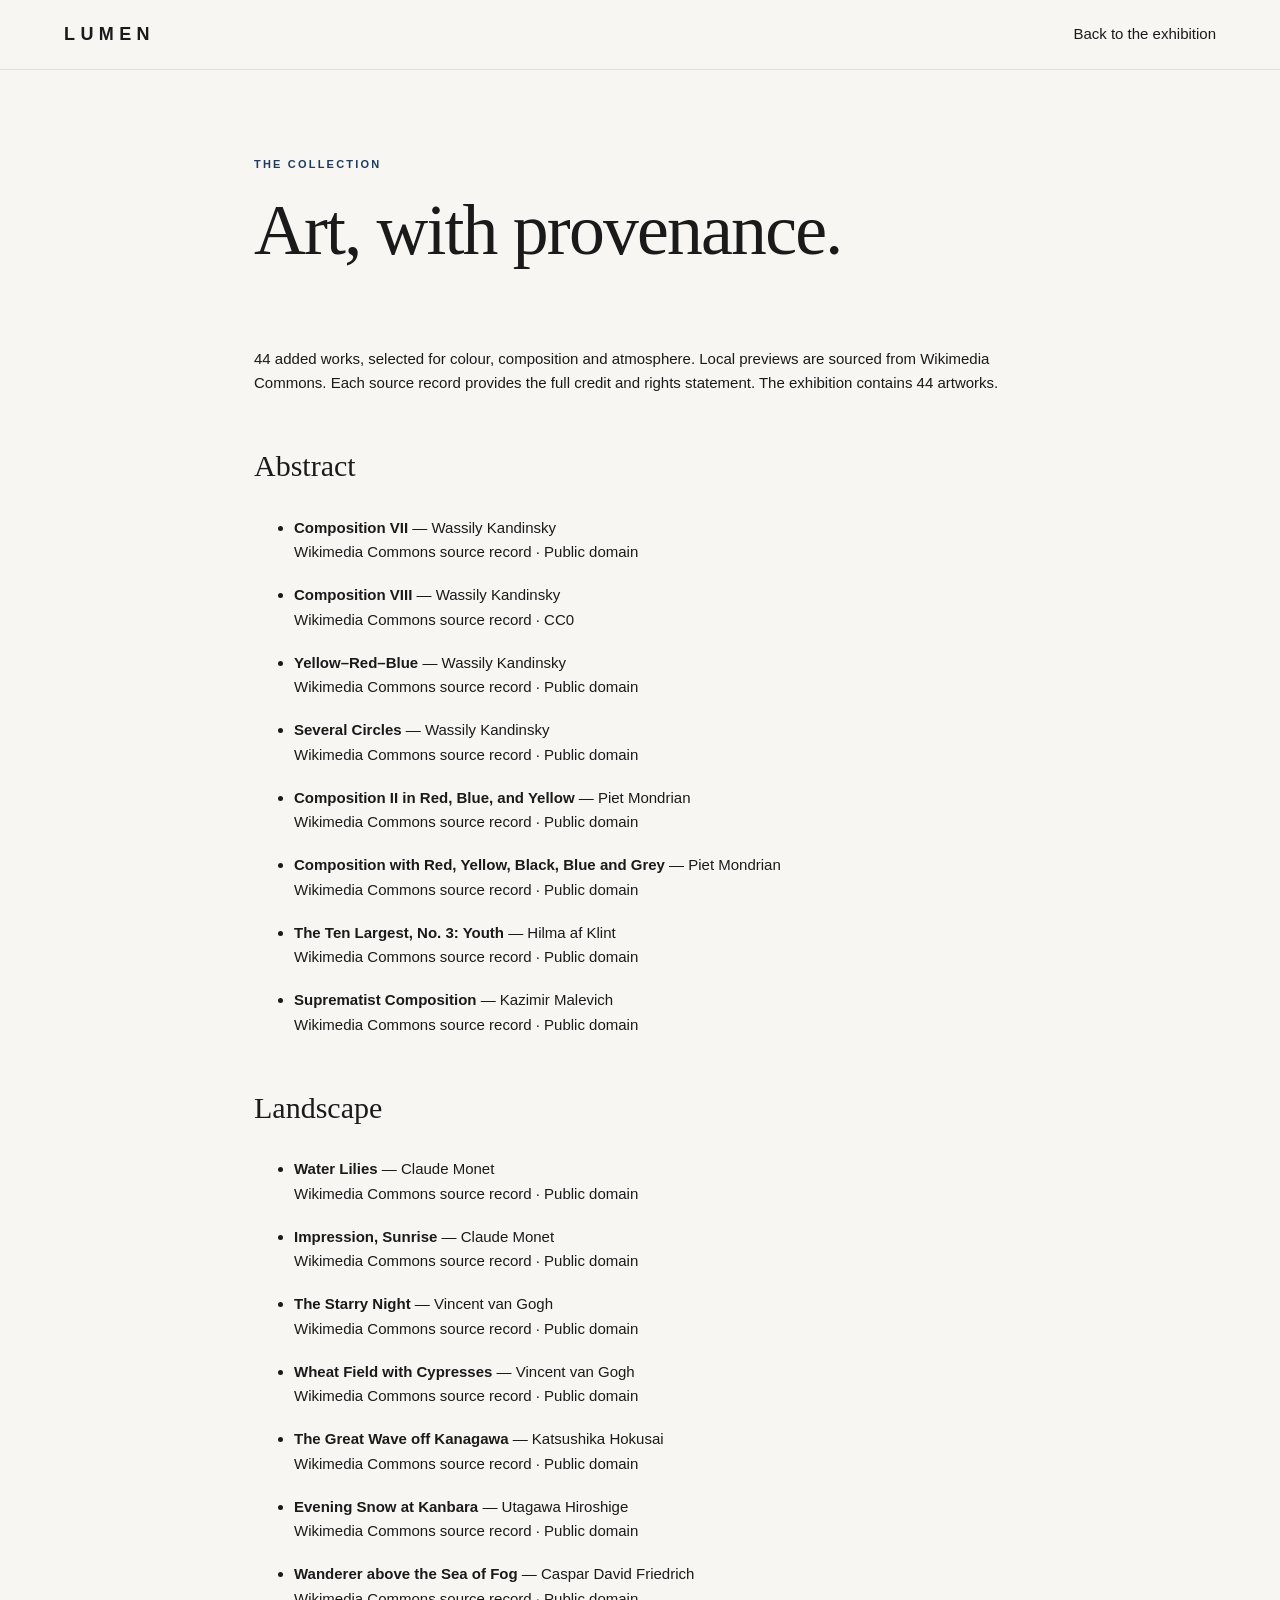
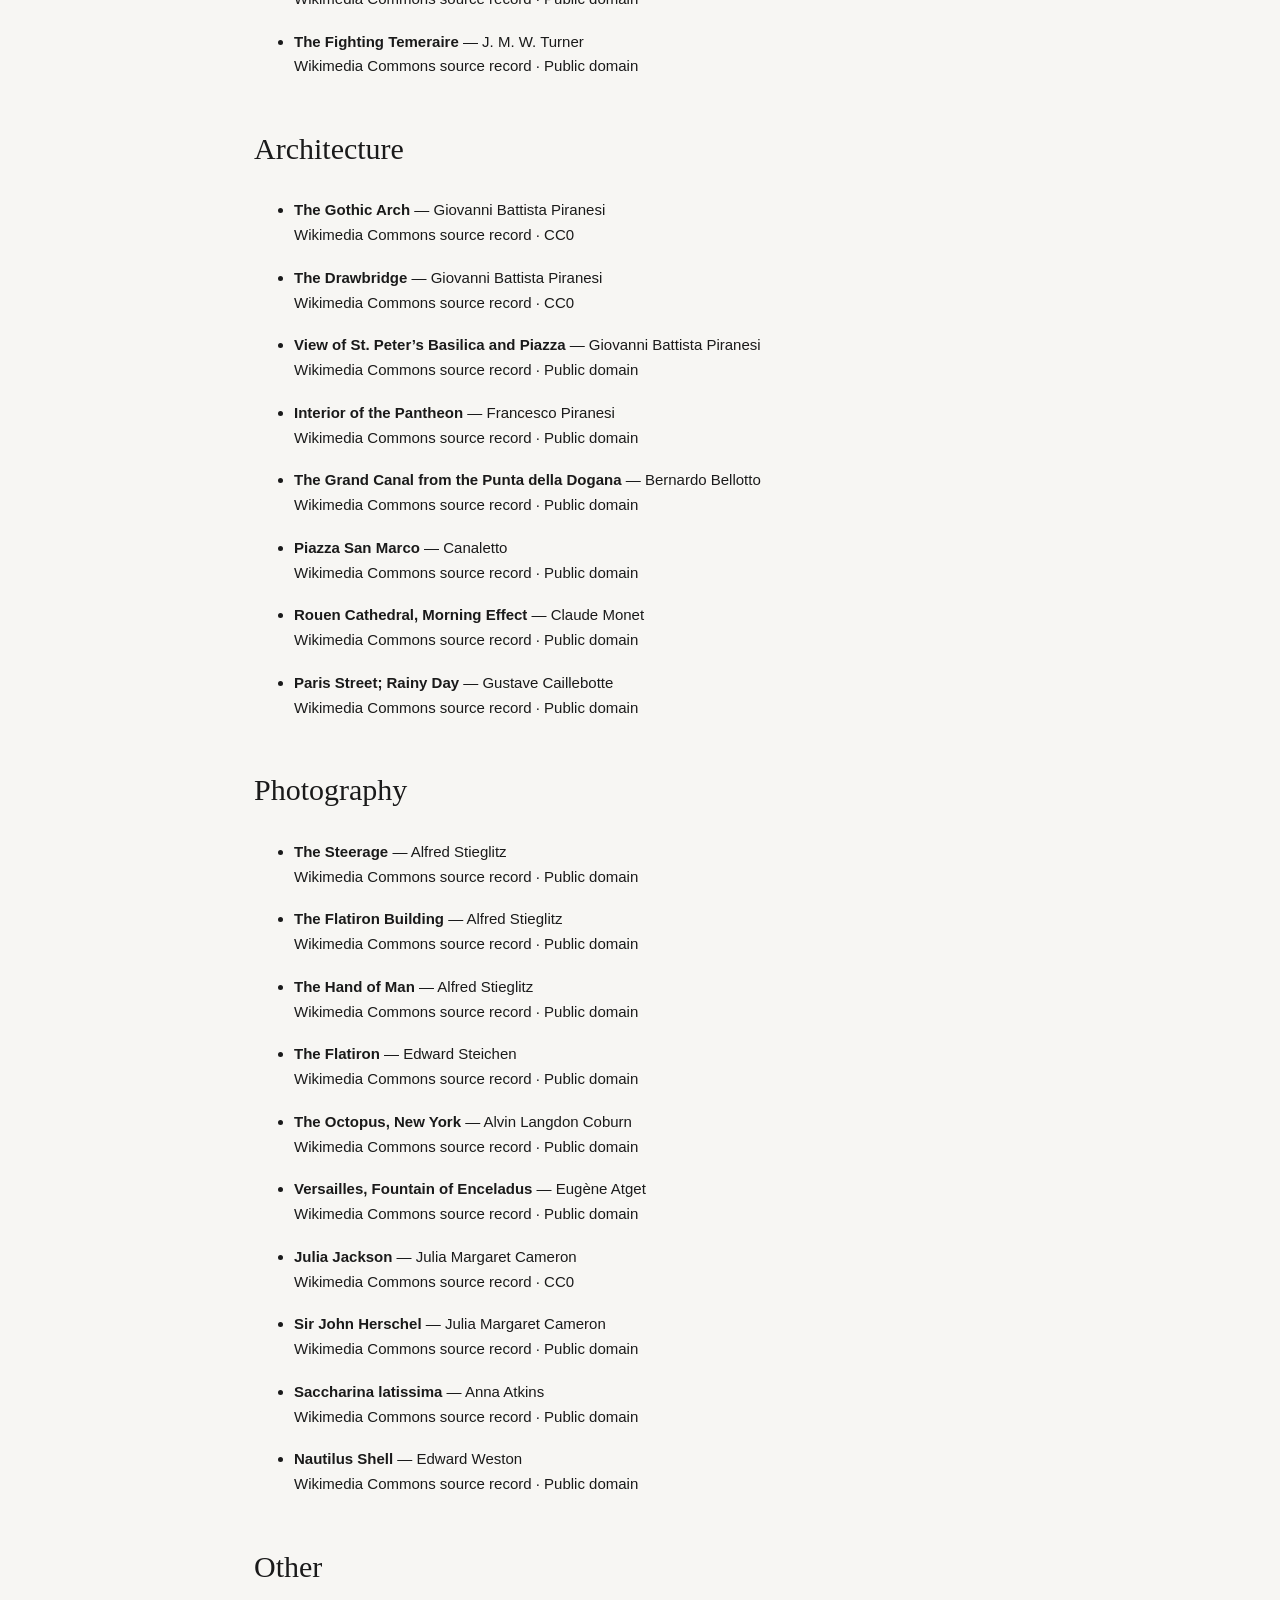
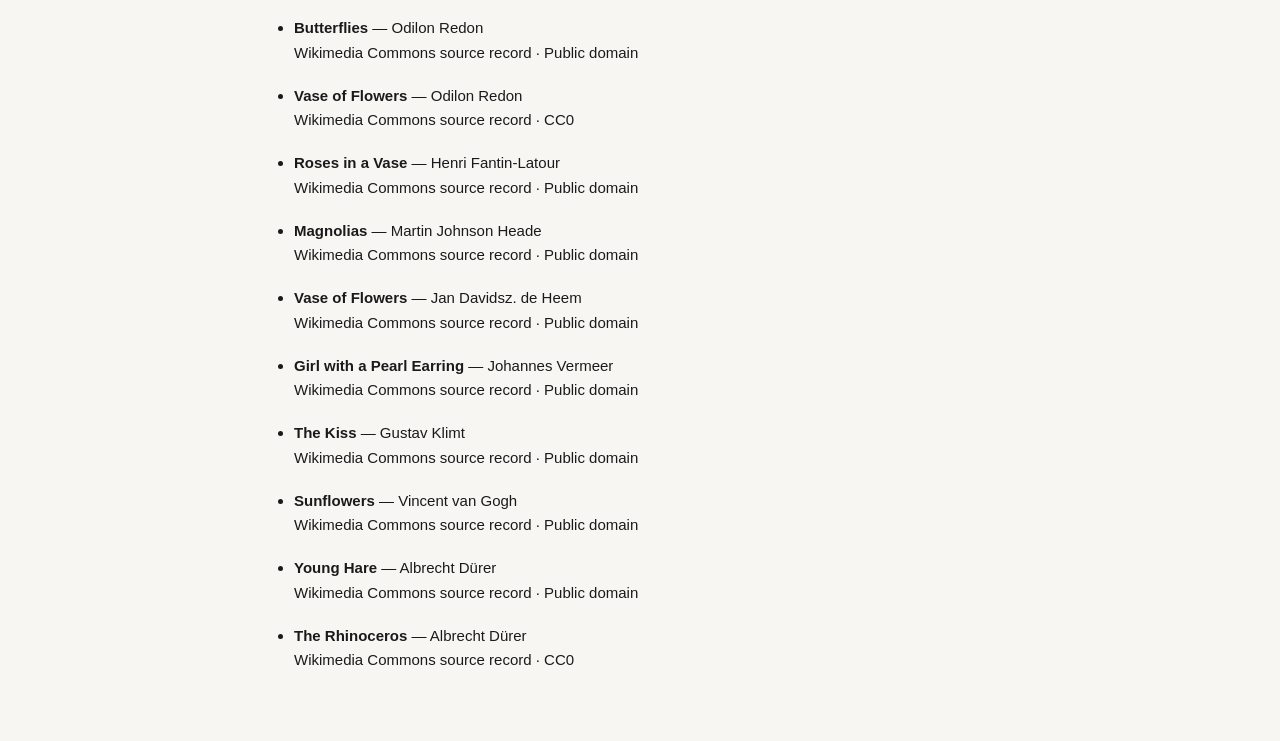
==== credits.html @ 4736f154 "Completed LUMEN gallery with artwork stories" ====
<!doctype html><html lang="en"><head><meta charset="utf-8"><meta name="viewport" content="width=device-width,initial-scale=1"><title>Artwork credits — LUMEN</title><link rel="stylesheet" href="styles.css"></head><body class="light"><header><a class="logo" href="index.html">LUMEN</a><a href="index.html">Back to the exhibition</a></header><main class="credits-list"><section class="intro"><div><p class="eyebrow">THE COLLECTION</p><h1>Art, with provenance.</h1></div></section><p>44 added works, selected for colour, composition and atmosphere. Local previews are sourced from Wikimedia Commons. Each source record provides the full credit and rights statement. The exhibition contains 44 artworks.</p><h2>Abstract</h2><ul><li><strong>Composition VII</strong> — Wassily Kandinsky<br><a href="https://commons.wikimedia.org/wiki/File:Composition_VII_-_Wassily_Kandinsky,_GAC.jpg" target="_blank" rel="noopener noreferrer">Wikimedia Commons source record</a> · Public domain</li><li><strong>Composition VIII</strong> — Wassily Kandinsky<br><a href="https://commons.wikimedia.org/wiki/File:Kandinsky_-_Composition_8,_July_1923.jpg" target="_blank" rel="noopener noreferrer">Wikimedia Commons source record</a> · CC0</li><li><strong>Yellow–Red–Blue</strong> — Wassily Kandinsky<br><a href="https://commons.wikimedia.org/wiki/File:Kandinsky_-_Jaune_Rouge_Bleu.jpg" target="_blank" rel="noopener noreferrer">Wikimedia Commons source record</a> · Public domain</li><li><strong>Several Circles</strong> — Wassily Kandinsky<br><a href="https://commons.wikimedia.org/wiki/File:Vassily_Kandinsky,_1926_-_Several_Circles,_Gugg_0910_25.jpg" target="_blank" rel="noopener noreferrer">Wikimedia Commons source record</a> · Public domain</li><li><strong>Composition II in Red, Blue, and Yellow</strong> — Piet Mondrian<br><a href="https://commons.wikimedia.org/wiki/File:Piet_Mondriaan,_1930_-_Mondrian_Composition_II_in_Red,_Blue,_and_Yellow.jpg" target="_blank" rel="noopener noreferrer">Wikimedia Commons source record</a> · Public domain</li><li><strong>Composition with Red, Yellow, Black, Blue and Grey</strong> — Piet Mondrian<br><a href="https://commons.wikimedia.org/wiki/File:Composition_with_Red,_Yellow,_Black,_Blue_and_Grey_by_Piet_Mondrian,_1921.jpg" target="_blank" rel="noopener noreferrer">Wikimedia Commons source record</a> · Public domain</li><li><strong>The Ten Largest, No. 3: Youth</strong> — Hilma af Klint<br><a href="https://commons.wikimedia.org/wiki/File:Hilma_af_Klint_-_The_Ten_Largest_No._3_-_Youth_-_1907.jpg" target="_blank" rel="noopener noreferrer">Wikimedia Commons source record</a> · Public domain</li><li><strong>Suprematist Composition</strong> — Kazimir Malevich<br><a href="https://commons.wikimedia.org/wiki/File:Suprematist_Composition_-_Kazimir_Malevich.jpg" target="_blank" rel="noopener noreferrer">Wikimedia Commons source record</a> · Public domain</li></ul><h2>Landscape</h2><ul><li><strong>Water Lilies</strong> — Claude Monet<br><a href="https://commons.wikimedia.org/wiki/File:Claude_Monet_-_Water_Lilies_-_1906,_Ryerson.jpg" target="_blank" rel="noopener noreferrer">Wikimedia Commons source record</a> · Public domain</li><li><strong>Impression, Sunrise</strong> — Claude Monet<br><a href="https://commons.wikimedia.org/wiki/File:Monet_-_Impression,_Sunrise.jpg" target="_blank" rel="noopener noreferrer">Wikimedia Commons source record</a> · Public domain</li><li><strong>The Starry Night</strong> — Vincent van Gogh<br><a href="https://commons.wikimedia.org/wiki/File:VanGogh-starry_night_ballance1.jpg" target="_blank" rel="noopener noreferrer">Wikimedia Commons source record</a> · Public domain</li><li><strong>Wheat Field with Cypresses</strong> — Vincent van Gogh<br><a href="https://commons.wikimedia.org/wiki/File:Vincent_van_Gogh_-_Wheat_Field_with_Cypresses_(National_Gallery_version).jpg" target="_blank" rel="noopener noreferrer">Wikimedia Commons source record</a> · Public domain</li><li><strong>The Great Wave off Kanagawa</strong> — Katsushika Hokusai<br><a href="https://commons.wikimedia.org/wiki/File:Great_Wave_off_Kanagawa2.jpg" target="_blank" rel="noopener noreferrer">Wikimedia Commons source record</a> · Public domain</li><li><strong>Evening Snow at Kanbara</strong> — Utagawa Hiroshige<br><a href="https://commons.wikimedia.org/wiki/File:%E6%9D%B1%E6%B5%B7%E9%81%93%E4%BA%94%E5%8D%81%E4%B8%89%E6%AC%A1%E4%B9%8B%E5%86%85_%E8%92%B2%E5%8E%9F_%E5%A4%9C%E3%81%AE%E9%9B%AA-Evening_Snow_at_Kanbara,_from_the_series_%22Fifty-three_Stations_of_the_T%C5%8Dkaid%C5%8D%22_MET_DP109333.jpg" target="_blank" rel="noopener noreferrer">Wikimedia Commons source record</a> · Public domain</li><li><strong>Wanderer above the Sea of Fog</strong> — Caspar David Friedrich<br><a href="https://commons.wikimedia.org/wiki/File:Caspar_David_Friedrich_-_Wanderer_above_the_sea_of_fog.jpg" target="_blank" rel="noopener noreferrer">Wikimedia Commons source record</a> · Public domain</li><li><strong>The Fighting Temeraire</strong> — J. M. W. Turner<br><a href="https://commons.wikimedia.org/wiki/File:The_Fighting_Temeraire,_JMW_Turner,_National_Gallery.jpg" target="_blank" rel="noopener noreferrer">Wikimedia Commons source record</a> · Public domain</li></ul><h2>Architecture</h2><ul><li><strong>The Gothic Arch</strong> — Giovanni Battista Piranesi<br><a href="https://commons.wikimedia.org/wiki/File:The_Gothic_Arch,_from_Carceri_d%27invenzione_(Imaginary_Prisons)_MET_DP828196.jpg" target="_blank" rel="noopener noreferrer">Wikimedia Commons source record</a> · CC0</li><li><strong>The Drawbridge</strong> — Giovanni Battista Piranesi<br><a href="https://commons.wikimedia.org/wiki/File:The_Drawbridge,_from_Carceri_d%27invenzione_(Imaginary_Prisons)_MET_DP828200.jpg" target="_blank" rel="noopener noreferrer">Wikimedia Commons source record</a> · CC0</li><li><strong>View of St. Peter’s Basilica and Piazza</strong> — Giovanni Battista Piranesi<br><a href="https://commons.wikimedia.org/wiki/File:Piranesi-16006.jpg" target="_blank" rel="noopener noreferrer">Wikimedia Commons source record</a> · Public domain</li><li><strong>Interior of the Pantheon</strong> — Francesco Piranesi<br><a href="https://commons.wikimedia.org/wiki/File:Piranesi-17004.jpg" target="_blank" rel="noopener noreferrer">Wikimedia Commons source record</a> · Public domain</li><li><strong>The Grand Canal from the Punta della Dogana</strong> — Bernardo Bellotto<br><a href="https://commons.wikimedia.org/wiki/File:(Venice)_Veduta_del_Canal_Grande_dalla_Punta_della_Dogana_-_Bernardo_Bellotto.jpg" target="_blank" rel="noopener noreferrer">Wikimedia Commons source record</a> · Public domain</li><li><strong>Piazza San Marco</strong> — Canaletto<br><a href="https://commons.wikimedia.org/wiki/File:Giovanni_Antonio_Canal,_il_Canaletto_-_Piazza_San_Marco_-_WGA03883.jpg" target="_blank" rel="noopener noreferrer">Wikimedia Commons source record</a> · Public domain</li><li><strong>Rouen Cathedral, Morning Effect</strong> — Claude Monet<br><a href="https://commons.wikimedia.org/wiki/File:Claude_Monet_-_Rouen_Cathedral_Fa%C3%A7ade_and_Tour_d%27Albane_(Morning_Effect)_-_Google_Art_Project.jpg" target="_blank" rel="noopener noreferrer">Wikimedia Commons source record</a> · Public domain</li><li><strong>Paris Street; Rainy Day</strong> — Gustave Caillebotte<br><a href="https://commons.wikimedia.org/wiki/File:Gustave_Caillebotte_-_Paris_Street;_Rainy_Day_-_Google_Art_Project.jpg" target="_blank" rel="noopener noreferrer">Wikimedia Commons source record</a> · Public domain</li></ul><h2>Photography</h2><ul><li><strong>The Steerage</strong> — Alfred Stieglitz<br><a href="https://commons.wikimedia.org/wiki/File:Alfred_Stieglitz_-_The_Steerage_-_Google_Art_Project,_from_Getty.jpg" target="_blank" rel="noopener noreferrer">Wikimedia Commons source record</a> · Public domain</li><li><strong>The Flatiron Building</strong> — Alfred Stieglitz<br><a href="https://commons.wikimedia.org/wiki/File:Alfred_Stieglitz_-_The_Flatiron_Building_-_Google_Art_Project.jpg" target="_blank" rel="noopener noreferrer">Wikimedia Commons source record</a> · Public domain</li><li><strong>The Hand of Man</strong> — Alfred Stieglitz<br><a href="https://commons.wikimedia.org/wiki/File:Alfred_Stieglitz_-_The_Hand_of_Man_-_Google_Art_Project_(color_corrected).jpg" target="_blank" rel="noopener noreferrer">Wikimedia Commons source record</a> · Public domain</li><li><strong>The Flatiron</strong> — Edward Steichen<br><a href="https://commons.wikimedia.org/wiki/File:Steichen_flatiron.jpg" target="_blank" rel="noopener noreferrer">Wikimedia Commons source record</a> · Public domain</li><li><strong>The Octopus, New York</strong> — Alvin Langdon Coburn<br><a href="https://commons.wikimedia.org/wiki/File:Alvin_Langdon_Coburn_-_The_Octopus,_New_York_-_Google_Art_Project.jpg" target="_blank" rel="noopener noreferrer">Wikimedia Commons source record</a> · Public domain</li><li><strong>Versailles, Fountain of Enceladus</strong> — Eugène Atget<br><a href="https://commons.wikimedia.org/wiki/File:Eug%C3%A8ne_Atget_-_Versailles,_Fountain_of_Enceladus_-_1985.117_-_Cleveland_Museum_of_Art.jpg" target="_blank" rel="noopener noreferrer">Wikimedia Commons source record</a> · Public domain</li><li><strong>Julia Jackson</strong> — Julia Margaret Cameron<br><a href="https://commons.wikimedia.org/wiki/File:Julia_Margaret_Cameron_-_Julia_Jackson_-_2015.15_-_Cleveland_Museum_of_Art.tif" target="_blank" rel="noopener noreferrer">Wikimedia Commons source record</a> · CC0</li><li><strong>Sir John Herschel</strong> — Julia Margaret Cameron<br><a href="https://commons.wikimedia.org/wiki/File:Portrait_of_Sir_John_Herschel_by_Julia_Margaret_Cameron,_1867.jpg" target="_blank" rel="noopener noreferrer">Wikimedia Commons source record</a> · Public domain</li><li><strong>Saccharina latissima</strong> — Anna Atkins<br><a href="https://commons.wikimedia.org/wiki/File:Anna_Atkins_Saccharina_latissima.jpg" target="_blank" rel="noopener noreferrer">Wikimedia Commons source record</a> · Public domain</li><li><strong>Nautilus Shell</strong> — Edward Weston<br><a href="https://commons.wikimedia.org/wiki/File:Nautilus_Shell,_1927,_by_Edward_Weston,_edit.jpg" target="_blank" rel="noopener noreferrer">Wikimedia Commons source record</a> · Public domain</li></ul><h2>Other</h2><ul><li><strong>Butterflies</strong> — Odilon Redon<br><a href="https://commons.wikimedia.org/wiki/File:Odilon_Redon_-_Butterflies_-_Google_Art_Project.jpg" target="_blank" rel="noopener noreferrer">Wikimedia Commons source record</a> · Public domain</li><li><strong>Vase of Flowers</strong> — Odilon Redon<br><a href="https://commons.wikimedia.org/wiki/File:Odilon_Redon_-_Vase_of_Flowers_-_1935.233_-_Cleveland_Museum_of_Art.tif" target="_blank" rel="noopener noreferrer">Wikimedia Commons source record</a> · CC0</li><li><strong>Roses in a Vase</strong> — Henri Fantin-Latour<br><a href="https://commons.wikimedia.org/wiki/File:Henri_Fantin-Latour_-_Roses_in_a_Vase_-_Google_Art_Project.jpg" target="_blank" rel="noopener noreferrer">Wikimedia Commons source record</a> · Public domain</li><li><strong>Magnolias</strong> — Martin Johnson Heade<br><a href="https://commons.wikimedia.org/wiki/File:Martin_Johnson_Heade_-_Magnolias_-_47.1157_-_Museum_of_Fine_Arts.jpg" target="_blank" rel="noopener noreferrer">Wikimedia Commons source record</a> · Public domain</li><li><strong>Vase of Flowers</strong> — Jan Davidsz. de Heem<br><a href="https://commons.wikimedia.org/wiki/File:Jan_Davidsz_de_Heem_-_Vase_of_Flowers_-_1099_-_Mauritshuis.jpg" target="_blank" rel="noopener noreferrer">Wikimedia Commons source record</a> · Public domain</li><li><strong>Girl with a Pearl Earring</strong> — Johannes Vermeer<br><a href="https://commons.wikimedia.org/wiki/File:1665_Girl_with_a_Pearl_Earring.jpg" target="_blank" rel="noopener noreferrer">Wikimedia Commons source record</a> · Public domain</li><li><strong>The Kiss</strong> — Gustav Klimt<br><a href="https://commons.wikimedia.org/wiki/File:The_Kiss_-_Gustav_Klimt_-_Google_Cultural_Institute.jpg" target="_blank" rel="noopener noreferrer">Wikimedia Commons source record</a> · Public domain</li><li><strong>Sunflowers</strong> — Vincent van Gogh<br><a href="https://commons.wikimedia.org/wiki/File:Vincent_Willem_van_Gogh_128.jpg" target="_blank" rel="noopener noreferrer">Wikimedia Commons source record</a> · Public domain</li><li><strong>Young Hare</strong> — Albrecht Dürer<br><a href="https://commons.wikimedia.org/wiki/File:Albrecht_D%C3%BCrer_-_Hare,_1502_-_Google_Art_Project.jpg" target="_blank" rel="noopener noreferrer">Wikimedia Commons source record</a> · Public domain</li><li><strong>The Rhinoceros</strong> — Albrecht Dürer<br><a href="https://commons.wikimedia.org/wiki/File:Albrecht_D%C3%BCrer,_The_Rhinoceros,_1515,_NGA_47903.jpg" target="_blank" rel="noopener noreferrer">Wikimedia Commons source record</a> · CC0</li></ul></main></body></html>
---- styles.css ----
:root{color-scheme:dark;--bg:#121315;--surface:#1a1b1e;--text:#ececea;--muted:#9a9a96;--line:#2c2d30;--accent:#9db7dd;--on-accent:#121315;--shadow:0 24px 60px -30px rgba(0,0,0,.9);--sans:"Helvetica Neue",Helvetica,"Segoe UI",system-ui,Arial,sans-serif;--serif:Georgia,"Times New Roman",serif;--ease:cubic-bezier(.2,.7,.2,1)}
body.light{color-scheme:light;--bg:#f7f6f3;--surface:#fff;--text:#1a1a1a;--muted:#6d6d6a;--line:#e2e0da;--accent:#1f3a5f;--on-accent:#fff;--shadow:0 24px 50px -30px rgba(30,30,20,.35)}
*{box-sizing:border-box}
body{margin:0;background:var(--bg);color:var(--text);font:15px/1.65 var(--sans);transition:background .3s,color .3s}
@keyframes fade-up{from{opacity:0;transform:translateY(14px)}to{opacity:1;transform:none}}
button,input,select,textarea{font:inherit}
button,a,input,select,textarea{outline:none}
:focus-visible{outline:2px solid var(--accent);outline-offset:3px}
button{cursor:pointer;border:1px solid var(--accent);background:var(--accent);color:var(--on-accent);font-weight:500;font-size:14px;padding:10px 20px;border-radius:4px;transition:opacity .2s,background .2s,color .2s,border-color .2s}
button:hover{opacity:.88}
button:disabled{opacity:.5;cursor:wait}
a{color:inherit;text-decoration:none}
.quiet{background:transparent;color:var(--text);border-color:var(--line)}
.quiet:hover{opacity:1;border-color:var(--text)}
header{display:flex;align-items:center;gap:10px;padding:22px 5%;background:var(--bg);border-bottom:1px solid var(--line)}
.logo{font:600 18px var(--sans);letter-spacing:.3em}
.logo span{display:block;font:500 9px var(--sans);letter-spacing:.3em;color:var(--muted);margin-top:2px}
header .logo{margin-right:auto}
main{max-width:1440px;margin:auto;padding:0 5%}
.intro{display:flex;justify-content:space-between;align-items:end;gap:60px;padding:88px 0 64px}
.eyebrow{margin:0;font:600 11px var(--sans);letter-spacing:.2em;text-transform:uppercase;color:var(--accent)}
h1{font:400 clamp(40px,5.6vw,84px)/1.06 var(--serif);letter-spacing:-.025em;margin:22px 0 0}
h1 em{font-style:italic;color:var(--muted)}
.intro-note{max-width:340px;margin:0;color:var(--muted);line-height:1.8;font-size:15px}
.intro-note br{display:none}
.collections{display:flex;gap:36px;border-bottom:1px solid var(--line)}
.collections button{background:none;border:0;border-bottom:2px solid transparent;margin-bottom:-1px;border-radius:0;color:var(--muted);padding:16px 0}
.collections button:hover{opacity:1;color:var(--text)}
.collections [aria-pressed=true]{color:var(--text);border-bottom-color:var(--text)}
#fav-count{margin-left:6px;font-size:12px;color:var(--muted)}
.toolbar{display:flex;justify-content:space-between;gap:24px;padding:28px 0;align-items:center;flex-wrap:wrap}
#categories{display:flex;gap:8px;flex-wrap:wrap}
#categories button{background:transparent;border:1px solid var(--line);color:var(--muted);font-size:13px;padding:6px 14px}
#categories button:hover{opacity:1;color:var(--text);border-color:var(--text)}
#categories [aria-pressed=true]{background:var(--text);border-color:var(--text);color:var(--bg)}
input,select,textarea{width:100%;background:var(--surface);border:1px solid var(--line);border-radius:4px;color:var(--text);padding:11px 14px;transition:border-color .2s}
input:focus,select:focus,textarea:focus{border-color:var(--text)}
select option{background:var(--surface)}
input[type=search]{width:290px;font-size:14px}
.gallery-heading{display:flex;justify-content:space-between;font-size:13px;color:var(--muted);padding-bottom:22px}
.gallery{display:grid;grid-template-columns:repeat(3,minmax(0,1fr));gap:56px 32px}
.gallery article{animation:fade-up .7s var(--ease) both;animation-delay:calc(var(--i,0)*60ms)}
.art-open{display:block;width:100%;padding:0;overflow:hidden;border:0;border-radius:2px;background:var(--surface);box-shadow:0 1px 0 var(--line);transition:box-shadow .4s}
.art-open:hover{opacity:1;box-shadow:var(--shadow)}
.art-image{width:100%;height:auto;aspect-ratio:4/4.8;object-fit:cover;display:block;transition:transform .8s var(--ease)}
.art-open:hover img{transform:scale(1.03)}
.art-info{display:flex;justify-content:space-between;align-items:start;gap:12px;margin-top:18px}
.art-info h2{font:400 23px/1.25 var(--serif);letter-spacing:-.01em;margin:0 0 3px}
.art-info p{color:var(--muted);margin:0;font-size:14px}
.art-info .quiet{padding:0;width:38px;height:38px;font-size:16px;display:grid;place-items:center;flex:none}
.art-info [aria-pressed=true]{background:var(--accent);border-color:var(--accent);color:var(--on-accent)}
.tag{display:block;margin-top:10px;font:600 10px var(--sans);letter-spacing:.18em;color:var(--muted)}
.manage{display:flex;gap:8px;margin-top:14px}
.manage button{font-size:12px;padding:5px 14px}
.muted,small{color:var(--muted)}
footer{display:flex;align-items:center;justify-content:space-between;gap:20px;margin-top:100px;padding:34px 0;border-top:1px solid var(--line);color:var(--muted);font-size:13px}
footer p{margin:0}
footer .logo{font-size:15px;color:var(--text)}
dialog{color:var(--text);background:var(--surface);border:1px solid var(--line);border-radius:8px;padding:34px;max-height:90dvh;width:min(560px,94vw);box-shadow:var(--shadow)}
dialog[open]{animation:fade-up .35s var(--ease)}
dialog::backdrop{background:rgba(18,18,18,.55)}
dialog h2{font:400 30px var(--serif);letter-spacing:-.01em;margin:8px 0 12px}
.dialog-head{display:flex;justify-content:space-between;align-items:start}
.dialog-head .quiet{width:38px;height:38px;padding:0;font-size:20px}
label{display:block;margin:18px 0 4px;font-size:13px;font-weight:500}
label input,label select,label textarea{margin-top:6px}
small{display:block;font-size:12px;margin-top:6px}
#save{width:100%;margin-top:22px;padding:14px}
#form-error{color:#c0392b;font-size:13px;min-height:1em}
body:not(.light) #form-error{color:#ff8b7a}
#lightbox{width:100vw;max-width:none;height:100dvh;max-height:none;border:0;border-radius:0;padding:20px 4%;background:var(--bg)}
.lightbar{display:flex;justify-content:space-between;align-items:center;font:600 11px var(--sans);letter-spacing:.2em;text-transform:uppercase;color:var(--muted)}
.lightbar div{display:flex;gap:8px}
.lightbar .quiet{padding:8px 16px;font-size:13px;letter-spacing:0;text-transform:none;font-weight:500}
.stage{display:flex;align-items:center;justify-content:space-between;gap:15px;height:69dvh;margin:16px 0}
.stage img{max-width:calc(100% - 140px);max-height:100%;object-fit:contain;box-shadow:var(--shadow);animation:fade-up .5s var(--ease) both}
.stage button{width:50px;height:50px;padding:0;font-size:18px;display:grid;place-items:center;background:transparent;color:var(--text);border-color:var(--line)}
.stage button:hover{opacity:1;border-color:var(--text)}
.light-details{display:flex;justify-content:space-between;align-items:start;gap:20px;max-width:1000px;margin:auto}
.light-details h2{margin:6px 0;font-size:32px}
.light-details p{max-width:680px;margin:5px 0;font-size:14px}
.actions{display:flex;justify-content:end;gap:10px}
#empty{text-align:center;padding:80px 0}
#empty h2{font:400 32px var(--serif)}
#toast{position:fixed;bottom:24px;left:50%;transform:translateX(-50%);padding:12px 22px;background:var(--text);color:var(--bg);font-size:14px;border-radius:4px;z-index:10;display:none;max-width:90vw}
.sr-only{position:absolute;width:1px;height:1px;overflow:hidden;clip:rect(0,0,0,0)}
body:has(dialog[open]){overflow:hidden}
@media(max-width:1000px){.gallery{grid-template-columns:repeat(2,minmax(0,1fr))}}
@media(max-width:850px){.intro{flex-direction:column;align-items:start;gap:24px;padding:56px 0 40px}.toolbar{flex-direction:column;align-items:stretch}input[type=search]{width:100%}.collections{overflow-x:auto;gap:26px}.collections button{white-space:nowrap}}
@media(max-width:600px){header{padding:16px 5%;gap:6px}header button{padding:8px 11px;font-size:12px}.logo{font-size:15px}.logo span{font-size:7px}.gallery{grid-template-columns:1fr;gap:44px}.gallery-heading span{display:none}footer{flex-wrap:wrap}.stage{height:57dvh;gap:5px}.stage button{width:40px;height:40px}.stage img{max-width:calc(100% - 90px)}.light-details{flex-direction:column}dialog{padding:24px}}
@media(prefers-reduced-motion:reduce){*,*::before,*::after{animation:none!important;transition:none!important}}

/* Collection provenance links */
.source-link{font-size:12px;color:var(--muted);text-decoration:underline;text-underline-offset:4px}.source-link:hover{color:var(--text)}.credits-list{max-width:900px;padding-bottom:50px}.credits-list li{margin-bottom:18px}.credits-list h2{font-family:var(--serif);font-weight:400;font-size:30px;margin-top:45px}

/* Artwork stories sit directly below their titles. */
.art-info .art-story{font-size:13px;line-height:1.75;color:var(--muted);margin:10px 0 9px;max-width:58ch}.art-info .art-artist{font-size:11px;letter-spacing:.04em;color:var(--muted);margin-top:9px}
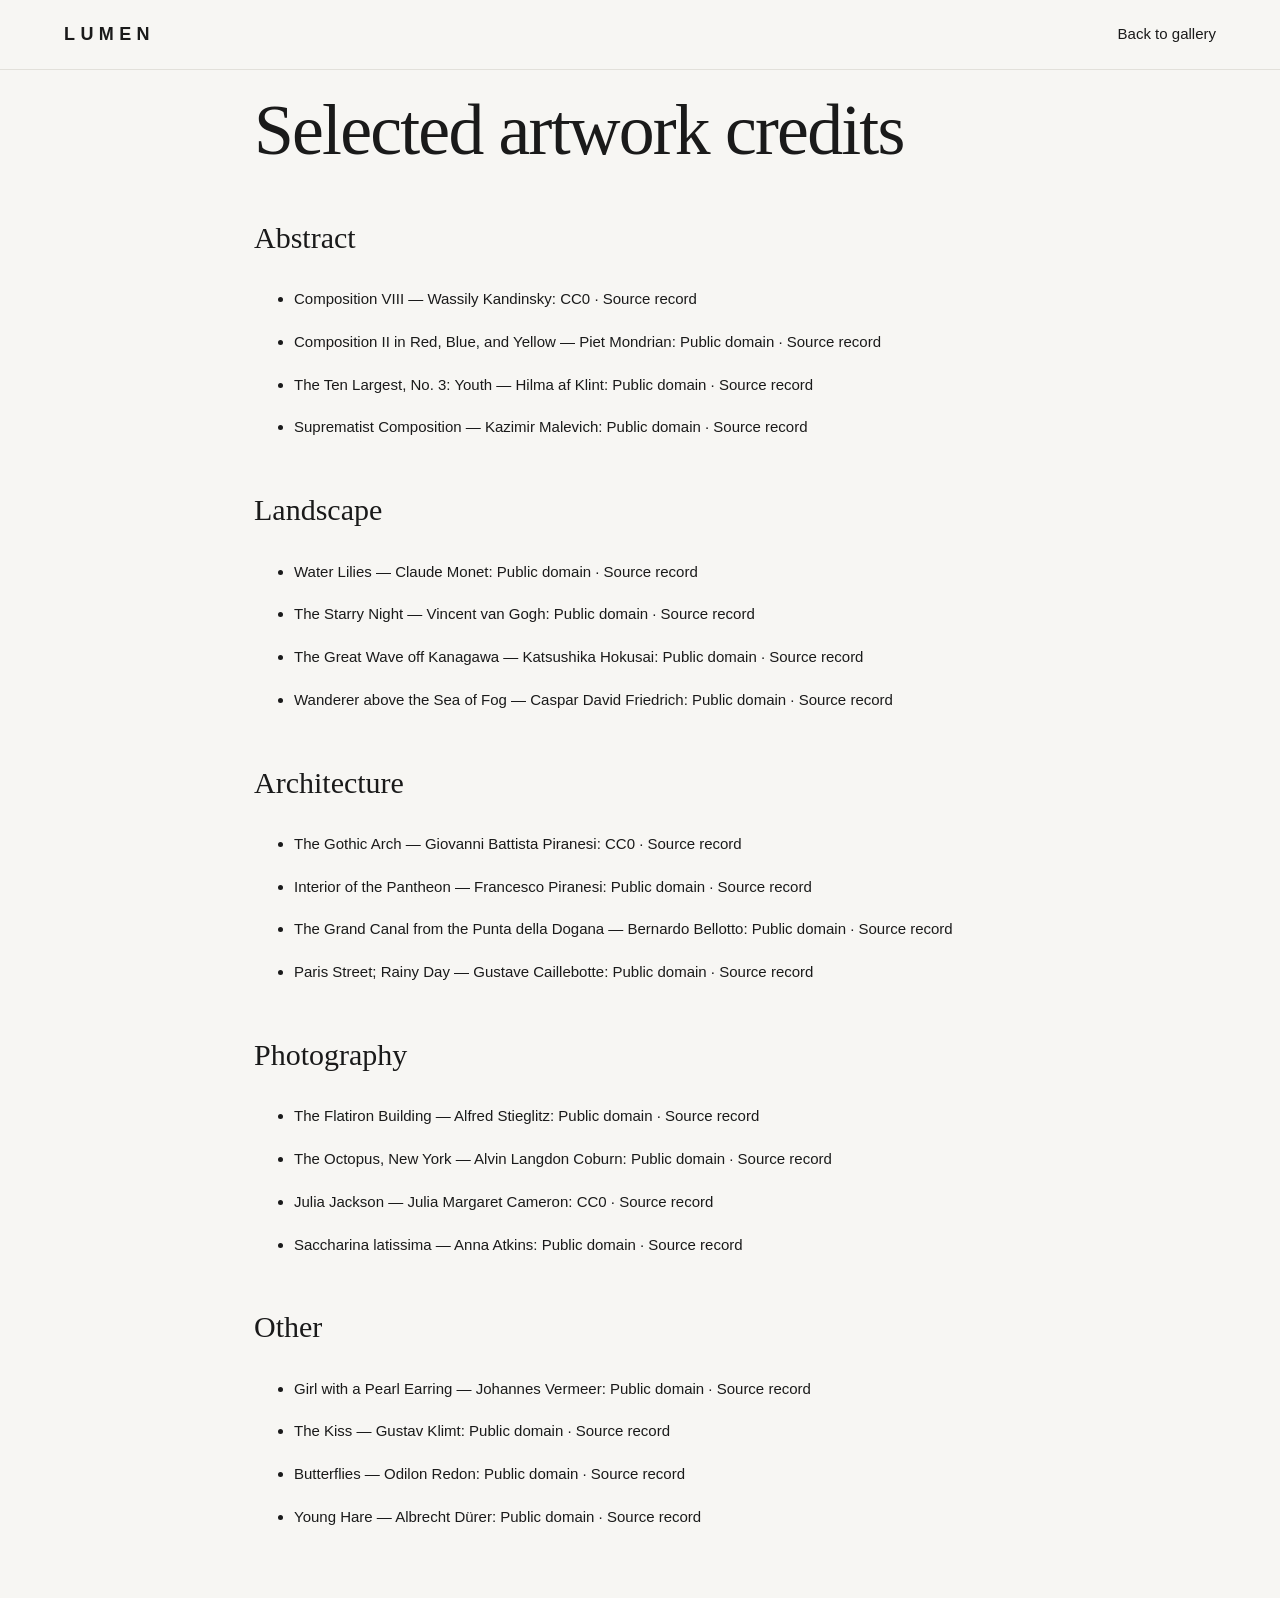
==== commit 07419781: "Curated 20 artworks and improve image loading" ====
--- a/credits.html
+++ b/credits.html
@@ -1 +1 @@
-<!doctype html><html lang="en"><head><meta charset="utf-8"><meta name="viewport" content="width=device-width,initial-scale=1"><title>Artwork credits — LUMEN</title><link rel="stylesheet" href="styles.css"></head><body class="light"><header><a class="logo" href="index.html">LUMEN</a><a href="index.html">Back to the exhibition</a></header><main class="credits-list"><section class="intro"><div><p class="eyebrow">THE COLLECTION</p><h1>Art, with provenance.</h1></div></section><p>44 added works, selected for colour, composition and atmosphere. Local previews are sourced from Wikimedia Commons. Each source record provides the full credit and rights statement. The exhibition contains 44 artworks.</p><h2>Abstract</h2><ul><li><strong>Composition VII</strong> — Wassily Kandinsky<br><a href="https://commons.wikimedia.org/wiki/File:Composition_VII_-_Wassily_Kandinsky,_GAC.jpg" target="_blank" rel="noopener noreferrer">Wikimedia Commons source record</a> · Public domain</li><li><strong>Composition VIII</strong> — Wassily Kandinsky<br><a href="https://commons.wikimedia.org/wiki/File:Kandinsky_-_Composition_8,_July_1923.jpg" target="_blank" rel="noopener noreferrer">Wikimedia Commons source record</a> · CC0</li><li><strong>Yellow–Red–Blue</strong> — Wassily Kandinsky<br><a href="https://commons.wikimedia.org/wiki/File:Kandinsky_-_Jaune_Rouge_Bleu.jpg" target="_blank" rel="noopener noreferrer">Wikimedia Commons source record</a> · Public domain</li><li><strong>Several Circles</strong> — Wassily Kandinsky<br><a href="https://commons.wikimedia.org/wiki/File:Vassily_Kandinsky,_1926_-_Several_Circles,_Gugg_0910_25.jpg" target="_blank" rel="noopener noreferrer">Wikimedia Commons source record</a> · Public domain</li><li><strong>Composition II in Red, Blue, and Yellow</strong> — Piet Mondrian<br><a href="https://commons.wikimedia.org/wiki/File:Piet_Mondriaan,_1930_-_Mondrian_Composition_II_in_Red,_Blue,_and_Yellow.jpg" target="_blank" rel="noopener noreferrer">Wikimedia Commons source record</a> · Public domain</li><li><strong>Composition with Red, Yellow, Black, Blue and Grey</strong> — Piet Mondrian<br><a href="https://commons.wikimedia.org/wiki/File:Composition_with_Red,_Yellow,_Black,_Blue_and_Grey_by_Piet_Mondrian,_1921.jpg" target="_blank" rel="noopener noreferrer">Wikimedia Commons source record</a> · Public domain</li><li><strong>The Ten Largest, No. 3: Youth</strong> — Hilma af Klint<br><a href="https://commons.wikimedia.org/wiki/File:Hilma_af_Klint_-_The_Ten_Largest_No._3_-_Youth_-_1907.jpg" target="_blank" rel="noopener noreferrer">Wikimedia Commons source record</a> · Public domain</li><li><strong>Suprematist Composition</strong> — Kazimir Malevich<br><a href="https://commons.wikimedia.org/wiki/File:Suprematist_Composition_-_Kazimir_Malevich.jpg" target="_blank" rel="noopener noreferrer">Wikimedia Commons source record</a> · Public domain</li></ul><h2>Landscape</h2><ul><li><strong>Water Lilies</strong> — Claude Monet<br><a href="https://commons.wikimedia.org/wiki/File:Claude_Monet_-_Water_Lilies_-_1906,_Ryerson.jpg" target="_blank" rel="noopener noreferrer">Wikimedia Commons source record</a> · Public domain</li><li><strong>Impression, Sunrise</strong> — Claude Monet<br><a href="https://commons.wikimedia.org/wiki/File:Monet_-_Impression,_Sunrise.jpg" target="_blank" rel="noopener noreferrer">Wikimedia Commons source record</a> · Public domain</li><li><strong>The Starry Night</strong> — Vincent van Gogh<br><a href="https://commons.wikimedia.org/wiki/File:VanGogh-starry_night_ballance1.jpg" target="_blank" rel="noopener noreferrer">Wikimedia Commons source record</a> · Public domain</li><li><strong>Wheat Field with Cypresses</strong> — Vincent van Gogh<br><a href="https://commons.wikimedia.org/wiki/File:Vincent_van_Gogh_-_Wheat_Field_with_Cypresses_(National_Gallery_version).jpg" target="_blank" rel="noopener noreferrer">Wikimedia Commons source record</a> · Public domain</li><li><strong>The Great Wave off Kanagawa</strong> — Katsushika Hokusai<br><a href="https://commons.wikimedia.org/wiki/File:Great_Wave_off_Kanagawa2.jpg" target="_blank" rel="noopener noreferrer">Wikimedia Commons source record</a> · Public domain</li><li><strong>Evening Snow at Kanbara</strong> — Utagawa Hiroshige<br><a href="https://commons.wikimedia.org/wiki/File:%E6%9D%B1%E6%B5%B7%E9%81%93%E4%BA%94%E5%8D%81%E4%B8%89%E6%AC%A1%E4%B9%8B%E5%86%85_%E8%92%B2%E5%8E%9F_%E5%A4%9C%E3%81%AE%E9%9B%AA-Evening_Snow_at_Kanbara,_from_the_series_%22Fifty-three_Stations_of_the_T%C5%8Dkaid%C5%8D%22_MET_DP109333.jpg" target="_blank" rel="noopener noreferrer">Wikimedia Commons source record</a> · Public domain</li><li><strong>Wanderer above the Sea of Fog</strong> — Caspar David Friedrich<br><a href="https://commons.wikimedia.org/wiki/File:Caspar_David_Friedrich_-_Wanderer_above_the_sea_of_fog.jpg" target="_blank" rel="noopener noreferrer">Wikimedia Commons source record</a> · Public domain</li><li><strong>The Fighting Temeraire</strong> — J. M. W. Turner<br><a href="https://commons.wikimedia.org/wiki/File:The_Fighting_Temeraire,_JMW_Turner,_National_Gallery.jpg" target="_blank" rel="noopener noreferrer">Wikimedia Commons source record</a> · Public domain</li></ul><h2>Architecture</h2><ul><li><strong>The Gothic Arch</strong> — Giovanni Battista Piranesi<br><a href="https://commons.wikimedia.org/wiki/File:The_Gothic_Arch,_from_Carceri_d%27invenzione_(Imaginary_Prisons)_MET_DP828196.jpg" target="_blank" rel="noopener noreferrer">Wikimedia Commons source record</a> · CC0</li><li><strong>The Drawbridge</strong> — Giovanni Battista Piranesi<br><a href="https://commons.wikimedia.org/wiki/File:The_Drawbridge,_from_Carceri_d%27invenzione_(Imaginary_Prisons)_MET_DP828200.jpg" target="_blank" rel="noopener noreferrer">Wikimedia Commons source record</a> · CC0</li><li><strong>View of St. Peter’s Basilica and Piazza</strong> — Giovanni Battista Piranesi<br><a href="https://commons.wikimedia.org/wiki/File:Piranesi-16006.jpg" target="_blank" rel="noopener noreferrer">Wikimedia Commons source record</a> · Public domain</li><li><strong>Interior of the Pantheon</strong> — Francesco Piranesi<br><a href="https://commons.wikimedia.org/wiki/File:Piranesi-17004.jpg" target="_blank" rel="noopener noreferrer">Wikimedia Commons source record</a> · Public domain</li><li><strong>The Grand Canal from the Punta della Dogana</strong> — Bernardo Bellotto<br><a href="https://commons.wikimedia.org/wiki/File:(Venice)_Veduta_del_Canal_Grande_dalla_Punta_della_Dogana_-_Bernardo_Bellotto.jpg" target="_blank" rel="noopener noreferrer">Wikimedia Commons source record</a> · Public domain</li><li><strong>Piazza San Marco</strong> — Canaletto<br><a href="https://commons.wikimedia.org/wiki/File:Giovanni_Antonio_Canal,_il_Canaletto_-_Piazza_San_Marco_-_WGA03883.jpg" target="_blank" rel="noopener noreferrer">Wikimedia Commons source record</a> · Public domain</li><li><strong>Rouen Cathedral, Morning Effect</strong> — Claude Monet<br><a href="https://commons.wikimedia.org/wiki/File:Claude_Monet_-_Rouen_Cathedral_Fa%C3%A7ade_and_Tour_d%27Albane_(Morning_Effect)_-_Google_Art_Project.jpg" target="_blank" rel="noopener noreferrer">Wikimedia Commons source record</a> · Public domain</li><li><strong>Paris Street; Rainy Day</strong> — Gustave Caillebotte<br><a href="https://commons.wikimedia.org/wiki/File:Gustave_Caillebotte_-_Paris_Street;_Rainy_Day_-_Google_Art_Project.jpg" target="_blank" rel="noopener noreferrer">Wikimedia Commons source record</a> · Public domain</li></ul><h2>Photography</h2><ul><li><strong>The Steerage</strong> — Alfred Stieglitz<br><a href="https://commons.wikimedia.org/wiki/File:Alfred_Stieglitz_-_The_Steerage_-_Google_Art_Project,_from_Getty.jpg" target="_blank" rel="noopener noreferrer">Wikimedia Commons source record</a> · Public domain</li><li><strong>The Flatiron Building</strong> — Alfred Stieglitz<br><a href="https://commons.wikimedia.org/wiki/File:Alfred_Stieglitz_-_The_Flatiron_Building_-_Google_Art_Project.jpg" target="_blank" rel="noopener noreferrer">Wikimedia Commons source record</a> · Public domain</li><li><strong>The Hand of Man</strong> — Alfred Stieglitz<br><a href="https://commons.wikimedia.org/wiki/File:Alfred_Stieglitz_-_The_Hand_of_Man_-_Google_Art_Project_(color_corrected).jpg" target="_blank" rel="noopener noreferrer">Wikimedia Commons source record</a> · Public domain</li><li><strong>The Flatiron</strong> — Edward Steichen<br><a href="https://commons.wikimedia.org/wiki/File:Steichen_flatiron.jpg" target="_blank" rel="noopener noreferrer">Wikimedia Commons source record</a> · Public domain</li><li><strong>The Octopus, New York</strong> — Alvin Langdon Coburn<br><a href="https://commons.wikimedia.org/wiki/File:Alvin_Langdon_Coburn_-_The_Octopus,_New_York_-_Google_Art_Project.jpg" target="_blank" rel="noopener noreferrer">Wikimedia Commons source record</a> · Public domain</li><li><strong>Versailles, Fountain of Enceladus</strong> — Eugène Atget<br><a href="https://commons.wikimedia.org/wiki/File:Eug%C3%A8ne_Atget_-_Versailles,_Fountain_of_Enceladus_-_1985.117_-_Cleveland_Museum_of_Art.jpg" target="_blank" rel="noopener noreferrer">Wikimedia Commons source record</a> · Public domain</li><li><strong>Julia Jackson</strong> — Julia Margaret Cameron<br><a href="https://commons.wikimedia.org/wiki/File:Julia_Margaret_Cameron_-_Julia_Jackson_-_2015.15_-_Cleveland_Museum_of_Art.tif" target="_blank" rel="noopener noreferrer">Wikimedia Commons source record</a> · CC0</li><li><strong>Sir John Herschel</strong> — Julia Margaret Cameron<br><a href="https://commons.wikimedia.org/wiki/File:Portrait_of_Sir_John_Herschel_by_Julia_Margaret_Cameron,_1867.jpg" target="_blank" rel="noopener noreferrer">Wikimedia Commons source record</a> · Public domain</li><li><strong>Saccharina latissima</strong> — Anna Atkins<br><a href="https://commons.wikimedia.org/wiki/File:Anna_Atkins_Saccharina_latissima.jpg" target="_blank" rel="noopener noreferrer">Wikimedia Commons source record</a> · Public domain</li><li><strong>Nautilus Shell</strong> — Edward Weston<br><a href="https://commons.wikimedia.org/wiki/File:Nautilus_Shell,_1927,_by_Edward_Weston,_edit.jpg" target="_blank" rel="noopener noreferrer">Wikimedia Commons source record</a> · Public domain</li></ul><h2>Other</h2><ul><li><strong>Butterflies</strong> — Odilon Redon<br><a href="https://commons.wikimedia.org/wiki/File:Odilon_Redon_-_Butterflies_-_Google_Art_Project.jpg" target="_blank" rel="noopener noreferrer">Wikimedia Commons source record</a> · Public domain</li><li><strong>Vase of Flowers</strong> — Odilon Redon<br><a href="https://commons.wikimedia.org/wiki/File:Odilon_Redon_-_Vase_of_Flowers_-_1935.233_-_Cleveland_Museum_of_Art.tif" target="_blank" rel="noopener noreferrer">Wikimedia Commons source record</a> · CC0</li><li><strong>Roses in a Vase</strong> — Henri Fantin-Latour<br><a href="https://commons.wikimedia.org/wiki/File:Henri_Fantin-Latour_-_Roses_in_a_Vase_-_Google_Art_Project.jpg" target="_blank" rel="noopener noreferrer">Wikimedia Commons source record</a> · Public domain</li><li><strong>Magnolias</strong> — Martin Johnson Heade<br><a href="https://commons.wikimedia.org/wiki/File:Martin_Johnson_Heade_-_Magnolias_-_47.1157_-_Museum_of_Fine_Arts.jpg" target="_blank" rel="noopener noreferrer">Wikimedia Commons source record</a> · Public domain</li><li><strong>Vase of Flowers</strong> — Jan Davidsz. de Heem<br><a href="https://commons.wikimedia.org/wiki/File:Jan_Davidsz_de_Heem_-_Vase_of_Flowers_-_1099_-_Mauritshuis.jpg" target="_blank" rel="noopener noreferrer">Wikimedia Commons source record</a> · Public domain</li><li><strong>Girl with a Pearl Earring</strong> — Johannes Vermeer<br><a href="https://commons.wikimedia.org/wiki/File:1665_Girl_with_a_Pearl_Earring.jpg" target="_blank" rel="noopener noreferrer">Wikimedia Commons source record</a> · Public domain</li><li><strong>The Kiss</strong> — Gustav Klimt<br><a href="https://commons.wikimedia.org/wiki/File:The_Kiss_-_Gustav_Klimt_-_Google_Cultural_Institute.jpg" target="_blank" rel="noopener noreferrer">Wikimedia Commons source record</a> · Public domain</li><li><strong>Sunflowers</strong> — Vincent van Gogh<br><a href="https://commons.wikimedia.org/wiki/File:Vincent_Willem_van_Gogh_128.jpg" target="_blank" rel="noopener noreferrer">Wikimedia Commons source record</a> · Public domain</li><li><strong>Young Hare</strong> — Albrecht Dürer<br><a href="https://commons.wikimedia.org/wiki/File:Albrecht_D%C3%BCrer_-_Hare,_1502_-_Google_Art_Project.jpg" target="_blank" rel="noopener noreferrer">Wikimedia Commons source record</a> · Public domain</li><li><strong>The Rhinoceros</strong> — Albrecht Dürer<br><a href="https://commons.wikimedia.org/wiki/File:Albrecht_D%C3%BCrer,_The_Rhinoceros,_1515,_NGA_47903.jpg" target="_blank" rel="noopener noreferrer">Wikimedia Commons source record</a> · CC0</li></ul></main></body></html>+<!doctype html><html lang="en"><head><meta charset="utf-8"><meta name="viewport" content="width=device-width,initial-scale=1"><title>LUMEN credits</title><link rel="stylesheet" href="styles.css"></head><body class="light"><header><a class="logo" href="index.html">LUMEN</a><a href="index.html">Back to gallery</a></header><main class="credits-list"><h1>Selected artwork credits</h1><h2>Abstract</h2><ul><li>Composition VIII — Wassily Kandinsky: <a href="https://commons.wikimedia.org/wiki/File:Kandinsky_-_Composition_8,_July_1923.jpg">CC0 · Source record</a></li><li>Composition II in Red, Blue, and Yellow — Piet Mondrian: <a href="https://commons.wikimedia.org/wiki/File:Piet_Mondriaan,_1930_-_Mondrian_Composition_II_in_Red,_Blue,_and_Yellow.jpg">Public domain · Source record</a></li><li>The Ten Largest, No. 3: Youth — Hilma af Klint: <a href="https://commons.wikimedia.org/wiki/File:Hilma_af_Klint_-_The_Ten_Largest_No._3_-_Youth_-_1907.jpg">Public domain · Source record</a></li><li>Suprematist Composition — Kazimir Malevich: <a href="https://commons.wikimedia.org/wiki/File:Suprematist_Composition_-_Kazimir_Malevich.jpg">Public domain · Source record</a></li></ul><h2>Landscape</h2><ul><li>Water Lilies — Claude Monet: <a href="https://commons.wikimedia.org/wiki/File:Claude_Monet_-_Water_Lilies_-_1906,_Ryerson.jpg">Public domain · Source record</a></li><li>The Starry Night — Vincent van Gogh: <a href="https://commons.wikimedia.org/wiki/File:VanGogh-starry_night_ballance1.jpg">Public domain · Source record</a></li><li>The Great Wave off Kanagawa — Katsushika Hokusai: <a href="https://commons.wikimedia.org/wiki/File:Great_Wave_off_Kanagawa2.jpg">Public domain · Source record</a></li><li>Wanderer above the Sea of Fog — Caspar David Friedrich: <a href="https://commons.wikimedia.org/wiki/File:Caspar_David_Friedrich_-_Wanderer_above_the_sea_of_fog.jpg">Public domain · Source record</a></li></ul><h2>Architecture</h2><ul><li>The Gothic Arch — Giovanni Battista Piranesi: <a href="https://commons.wikimedia.org/wiki/File:The_Gothic_Arch,_from_Carceri_d%27invenzione_(Imaginary_Prisons)_MET_DP828196.jpg">CC0 · Source record</a></li><li>Interior of the Pantheon — Francesco Piranesi: <a href="https://commons.wikimedia.org/wiki/File:Piranesi-17004.jpg">Public domain · Source record</a></li><li>The Grand Canal from the Punta della Dogana — Bernardo Bellotto: <a href="https://commons.wikimedia.org/wiki/File:(Venice)_Veduta_del_Canal_Grande_dalla_Punta_della_Dogana_-_Bernardo_Bellotto.jpg">Public domain · Source record</a></li><li>Paris Street; Rainy Day — Gustave Caillebotte: <a href="https://commons.wikimedia.org/wiki/File:Gustave_Caillebotte_-_Paris_Street;_Rainy_Day_-_Google_Art_Project.jpg">Public domain · Source record</a></li></ul><h2>Photography</h2><ul><li>The Flatiron Building — Alfred Stieglitz: <a href="https://commons.wikimedia.org/wiki/File:Alfred_Stieglitz_-_The_Flatiron_Building_-_Google_Art_Project.jpg">Public domain · Source record</a></li><li>The Octopus, New York — Alvin Langdon Coburn: <a href="https://commons.wikimedia.org/wiki/File:Alvin_Langdon_Coburn_-_The_Octopus,_New_York_-_Google_Art_Project.jpg">Public domain · Source record</a></li><li>Julia Jackson — Julia Margaret Cameron: <a href="https://commons.wikimedia.org/wiki/File:Julia_Margaret_Cameron_-_Julia_Jackson_-_2015.15_-_Cleveland_Museum_of_Art.tif">CC0 · Source record</a></li><li>Saccharina latissima — Anna Atkins: <a href="https://commons.wikimedia.org/wiki/File:Anna_Atkins_Saccharina_latissima.jpg">Public domain · Source record</a></li></ul><h2>Other</h2><ul><li>Girl with a Pearl Earring — Johannes Vermeer: <a href="https://commons.wikimedia.org/wiki/File:1665_Girl_with_a_Pearl_Earring.jpg">Public domain · Source record</a></li><li>The Kiss — Gustav Klimt: <a href="https://commons.wikimedia.org/wiki/File:The_Kiss_-_Gustav_Klimt_-_Google_Cultural_Institute.jpg">Public domain · Source record</a></li><li>Butterflies — Odilon Redon: <a href="https://commons.wikimedia.org/wiki/File:Odilon_Redon_-_Butterflies_-_Google_Art_Project.jpg">Public domain · Source record</a></li><li>Young Hare — Albrecht Dürer: <a href="https://commons.wikimedia.org/wiki/File:Albrecht_D%C3%BCrer_-_Hare,_1502_-_Google_Art_Project.jpg">Public domain · Source record</a></li></ul></main></body></html>
--- a/styles.css
+++ b/styles.css
@@ -95,3 +95,9 @@
 
 /* Artwork stories sit directly below their titles. */
 .art-info .art-story{font-size:13px;line-height:1.75;color:var(--muted);margin:10px 0 9px;max-width:58ch}.art-info .art-artist{font-size:11px;letter-spacing:.04em;color:var(--muted);margin-top:9px}
+
+/* Keep image failures recoverable instead of leaving blank cards. */
+.art-open{position:relative}.image-status{display:none;position:absolute;inset:0;align-items:center;justify-content:center;padding:24px;background:var(--surface);color:var(--text);font-size:13px;line-height:1.6}.art-image.image-failed{opacity:0}.art-image.image-failed+.image-status{display:flex}
+
+/* Reserve artwork space while small previews load. */
+.art-image.image-pending{opacity:0}.art-open:has(.image-pending){background:var(--surface)}
